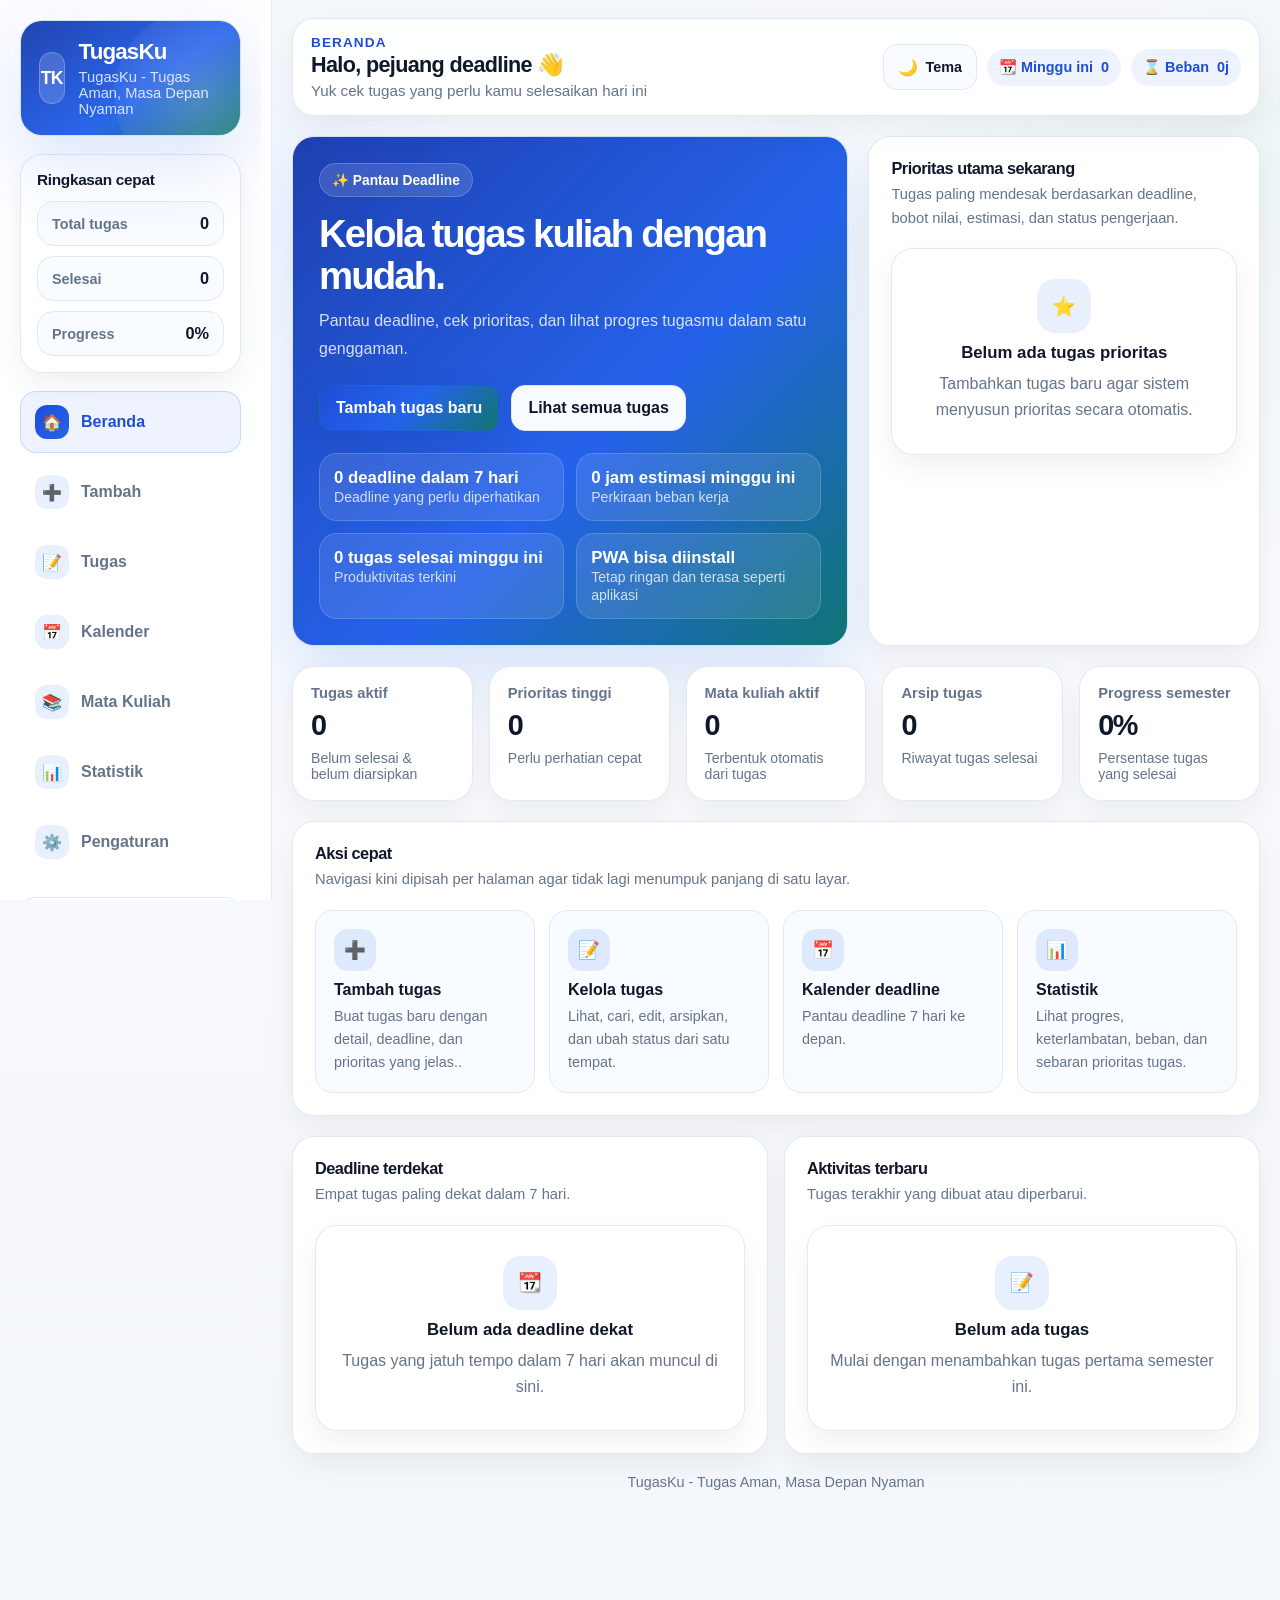
==== index.html @ 1bebb0c4 "UPLOAD" ====
<!DOCTYPE html>
<html lang="id">
<head>
  <meta charset="UTF-8" />
  <meta name="viewport" content="width=device-width, initial-scale=1, viewport-fit=cover" />
  <meta name="mobile-web-app-capable" content="yes" />
  <meta name="apple-mobile-web-app-capable" content="yes" />
  <meta name="apple-mobile-web-app-status-bar-style" content="black-translucent" />
  <meta name="apple-mobile-web-app-title" content="TugasKu" />
  <meta name="application-name" content="TugasKu" />
  <meta name="theme-color" content="#2563EB" />
  <meta name="description" content="TugasKu adalah PWA manajemen tugas mahasiswa." />
  <link rel="icon" href="icons/icon-192x192-A.png" type="image/png" />
  <link rel="apple-touch-icon" href="icons/icon-192x192-A.png" />
  <link rel="manifest" href="manifest.json" />
  <link rel="stylesheet" href="assets/app.css" />
  <title>TugasKu</title>
</head>
<body data-page="dashboard">
  <div class="page-shell">
    <aside class="sidebar" id="sidebar">
      <div class="brand-card">
        <div class="brand-row">
          <div class="brand-logo"><span>TK</span></div>
          <div>
            <div class="brand-title">TugasKu</div>
            <div class="brand-subtitle">TugasKu - Tugas Aman, Masa Depan Nyaman</div>
          </div>
        </div>
      </div>
      <div class="sidebar-card">
        <h3>Ringkasan cepat</h3>
        <div class="sidebar-stats">
          <div class="mini-stat"><span>Total tugas</span><strong id="sidebarTotal">0</strong></div>
          <div class="mini-stat"><span>Selesai</span><strong id="sidebarCompleted">0</strong></div>
          <div class="mini-stat"><span>Progress</span><strong id="sidebarProgress">0%</strong></div>
        </div>
      </div>
      <nav class="nav-list" aria-label="Navigasi utama">
        <a class="nav-link" data-nav="dashboard" data-close-sidebar href="index.html"><span class="nav-badge">🏠</span><span>Beranda</span></a>
<a class="nav-link" data-nav="form" data-close-sidebar href="tambah.html"><span class="nav-badge">➕</span><span>Tambah</span></a>
<a class="nav-link" data-nav="tasks" data-close-sidebar href="tugas.html"><span class="nav-badge">📝</span><span>Tugas</span></a>
<a class="nav-link" data-nav="calendar" data-close-sidebar href="kalender.html"><span class="nav-badge">📅</span><span>Kalender</span></a>
<a class="nav-link" data-nav="courses" data-close-sidebar href="mata-kuliah.html"><span class="nav-badge">📚</span><span>Mata Kuliah</span></a>
<a class="nav-link" data-nav="stats" data-close-sidebar href="statistik.html"><span class="nav-badge">📊</span><span>Statistik</span></a>
<a class="nav-link" data-nav="settings" data-close-sidebar href="pengaturan.html"><span class="nav-badge">⚙️</span><span>Pengaturan</span></a>
      </nav>
      <div class="sidebar-actions">
        <button class="btn-secondary" id="installBtn" type="button" style="display:none;">Install aplikasi</button>
        <button class="btn-ghost" type="button" onclick="requestNotificationPermission()">Aktifkan notifikasi</button>
      </div>
    </aside>

    <main class="main-area">
      <div class="topbar-wrap">
        <div class="topbar">
          <div class="topbar-left">
            <button class="menu-btn" id="menuBtn" aria-label="Buka menu">☰</button>
            <div>
              <div class="page-kicker">Beranda</div>
              <h1 class="page-title">Halo, pejuang deadline 👋</h1>
              <p class="page-subtitle">Yuk cek tugas yang perlu kamu selesaikan hari ini</p>
            </div>
          </div>
          <div class="topbar-actions">
            <button class="theme-toggle" id="themeToggle" type="button" aria-label="Ganti tema">🌙<span>Tema</span></button>
            <div class="chip">📆 Minggu ini <strong id="chipDueCount">0</strong></div>
            <div class="chip">⌛ Beban <strong id="chipLoadCount">0j</strong></div>
          </div>
        </div>
      </div>
      <div class="content">
        
<section class="hero-grid">
  <div class="hero-card">
    <span class="eyebrow">✨ Pantau Deadline</span>
    <h2>Kelola tugas kuliah dengan mudah.</h2>
    <p>Pantau deadline, cek prioritas, dan lihat progres tugasmu dalam satu genggaman.</p>
    <div class="hero-actions">
      <a class="btn" href="tambah.html">Tambah tugas baru</a>
      <a class="btn-secondary" href="tugas.html">Lihat semua tugas</a>
    </div>
    <div class="hero-stats">
      <div class="hero-mini"><strong id="heroDueText">0 deadline dalam 7 hari</strong><span>Deadline yang perlu diperhatikan</span></div>
      <div class="hero-mini"><strong id="heroLoadText">0 jam estimasi minggu ini</strong><span>Perkiraan beban kerja</span></div>
      <div class="hero-mini"><strong id="heroDoneText">0 tugas selesai minggu ini</strong><span>Produktivitas terkini</span></div>
      <div class="hero-mini"><strong>PWA bisa diinstall</strong><span>Tetap ringan dan terasa seperti aplikasi</span></div>
    </div>
  </div>
  <div class="panel">
    <div class="panel-head">
      <div>
        <h3>Prioritas utama sekarang</h3>
        <p>Tugas paling mendesak berdasarkan deadline, bobot nilai, estimasi, dan status pengerjaan.</p>
      </div>
    </div>
    <div id="urgentTaskBox"></div>
  </div>
</section>

<section class="grid-5">
  <article class="stat-card"><div class="stat-label">Tugas aktif</div><div class="stat-value" id="statActive">0</div><div class="stat-note">Belum selesai & belum diarsipkan</div></article>
  <article class="stat-card"><div class="stat-label">Prioritas tinggi</div><div class="stat-value" id="statHigh">0</div><div class="stat-note">Perlu perhatian cepat</div></article>
  <article class="stat-card"><div class="stat-label">Mata kuliah aktif</div><div class="stat-value" id="statSubject">0</div><div class="stat-note">Terbentuk otomatis dari tugas</div></article>
  <article class="stat-card"><div class="stat-label">Arsip tugas</div><div class="stat-value" id="statArchive">0</div><div class="stat-note">Riwayat tugas selesai</div></article>
  <article class="stat-card"><div class="stat-label">Progress semester</div><div class="stat-value" id="statProgress">0%</div><div class="stat-note">Persentase tugas yang selesai</div></article>
</section>

<section class="panel">
  <div class="panel-head">
    <div>
      <h3>Aksi cepat</h3>
      <p>Navigasi kini dipisah per halaman agar tidak lagi menumpuk panjang di satu layar.</p>
    </div>
  </div>
  <div class="quick-actions">
    <a class="quick-card" href="tambah.html"><div class="icon-box">➕</div><strong>Tambah tugas</strong><p>Buat tugas baru dengan detail, deadline, dan prioritas yang jelas..</p></a>
    <a class="quick-card" href="tugas.html"><div class="icon-box">📝</div><strong>Kelola tugas</strong><p>Lihat, cari, edit, arsipkan, dan ubah status dari satu tempat.</p></a>
    <a class="quick-card" href="kalender.html"><div class="icon-box">📅</div><strong>Kalender deadline</strong><p>Pantau deadline 7 hari ke depan.</p></a>
    <a class="quick-card" href="statistik.html"><div class="icon-box">📊</div><strong>Statistik</strong><p>Lihat progres, keterlambatan, beban, dan sebaran prioritas tugas.</p></a>
  </div>
</section>

<section class="grid-2">
  <div class="panel">
    <div class="panel-head"><div><h3>Deadline terdekat</h3><p>Empat tugas paling dekat dalam 7 hari.</p></div></div>
    <div class="list" id="dueSoonList"></div>
  </div>
  <div class="panel">
    <div class="panel-head"><div><h3>Aktivitas terbaru</h3><p>Tugas terakhir yang dibuat atau diperbarui.</p></div></div>
    <div class="list" id="recentTaskList"></div>
  </div>
</section>

        <div class="footer-note">TugasKu - Tugas Aman, Masa Depan Nyaman</div>
      </div>
    </main>
  </div>

  <div class="overlay" id="overlay"></div>
  <nav class="mobile-nav" aria-label="Navigasi bawah"><a class="mobile-link" data-nav="dashboard" href="index.html"><span class="nav-badge">🏠</span><span>Beranda</span></a>
<a class="mobile-link" data-nav="form" href="tambah.html"><span class="nav-badge">➕</span><span>Tambah</span></a>
<a class="mobile-link" data-nav="tasks" href="tugas.html"><span class="nav-badge">📝</span><span>Tugas</span></a>
<a class="mobile-link" data-nav="calendar" href="kalender.html"><span class="nav-badge">📅</span><span>Kalender</span></a>
<a class="mobile-link" data-nav="settings" href="pengaturan.html"><span class="nav-badge">⚙️</span><span>Pengaturan</span></a></nav>
  <script src="assets/app.js"></script>
</body>
</html>
---- assets/app.css ----
:root {
  --primary: #2563eb;
  --primary-dark: #1d4ed8;
  --secondary: #0f766e;
  --accent: #f59e0b;
  --bg: #f4f7fb;
  --surface: #ffffff;
  --surface-soft: #f8fbff;
  --border: #e2e8f0;
  --border-strong: #d5deea;
  --text: #0f172a;
  --muted: #64748b;
  --success: #16a34a;
  --danger: #dc2626;
  --warning: #f59e0b;
  --shadow-sm: 0 12px 30px rgba(15, 23, 42, 0.06);
  --shadow-md: 0 18px 45px rgba(15, 23, 42, 0.08);
  --shadow-lg: 0 28px 70px rgba(37, 99, 235, 0.16);
  --radius-sm: 16px;
  --radius-md: 22px;
  --radius-lg: 28px;
  --sidebar-width: 272px;
  --topbar-height: 78px;
  --mobile-nav-height: 80px;
}

* { box-sizing: border-box; }
html { scroll-behavior: smooth; }
body {
  margin: 0;
  font-family: Inter, -apple-system, BlinkMacSystemFont, "Segoe UI", Roboto, sans-serif;
  color: var(--text);
  background:
    radial-gradient(circle at top left, rgba(37,99,235,.12), transparent 23%),
    radial-gradient(circle at top right, rgba(15,118,110,.07), transparent 28%),
    linear-gradient(180deg, #fbfdff, var(--bg));
  min-height: 100vh;
  -webkit-font-smoothing: antialiased;
  text-rendering: optimizeLegibility;
}
body.no-scroll { overflow: hidden; }
a { color: inherit; text-decoration: none; }
button, input, select, textarea { font: inherit; }
button { border: 0; background: none; cursor: pointer; }
img { max-width: 100%; display: block; }

.page-shell {
  min-height: 100vh;
  display: grid;
  grid-template-columns: var(--sidebar-width) minmax(0,1fr);
}

.sidebar {
  position: sticky;
  top: 0;
  align-self: start;
  height: 100dvh;
  min-height: 100vh;
  padding: max(20px, env(safe-area-inset-top)) 20px max(20px, env(safe-area-inset-bottom));
  background: rgba(255,255,255,.9);
  backdrop-filter: blur(16px);
  border-right: 1px solid rgba(226, 232, 240, .9);
  display: flex;
  flex-direction: column;
  gap: 18px;
  overflow-y: auto;
  overflow-x: hidden;
  overscroll-behavior: contain;
  scrollbar-gutter: stable;
  z-index: 20;
}
.sidebar > * { flex-shrink: 0; }

.brand-card,
.sidebar-card,
.topbar,
.panel,
.hero-card,
.stat-card,
.task-card,
.calendar-card,
.course-card,
.settings-card,
.empty-state,
.offline-card {
  background: rgba(255,255,255,.96);
  border: 1px solid rgba(226, 232, 240, .95);
  border-radius: var(--radius-md);
  box-shadow: var(--shadow-sm);
  transition: transform .22s ease, box-shadow .22s ease, border-color .22s ease;
}

.brand-card {
  padding: 18px;
  background: linear-gradient(145deg, rgba(30,64,175,.98), rgba(37,99,235,.98) 58%, rgba(15,118,110,.95));
  color: #fff;
  position: relative;
  overflow: hidden;
  box-shadow: var(--shadow-lg);
}
.brand-card::after {
  content: "";
  position: absolute;
  right: -44px;
  bottom: -44px;
  width: 170px;
  height: 170px;
  border-radius: 50%;
  background: radial-gradient(circle, rgba(255,255,255,.18), rgba(255,255,255,0));
}
.brand-row { display:flex; align-items:center; gap:14px; position:relative; z-index:1; }
.brand-logo {
  width: 52px;
  height: 52px;
  border-radius: 18px;
  display: grid;
  place-items: center;
  background: rgba(255,255,255,.16);
  border: 1px solid rgba(255,255,255,.22);
  font-weight: 800;
  letter-spacing: -.04em;
}
.brand-logo span { font-size: 1.1rem; }
.brand-title { font-size: 1.4rem; font-weight: 800; letter-spacing: -.04em; }
.brand-subtitle { margin-top: 4px; color: rgba(255,255,255,.82); font-size: .92rem; }
.brand-copy { margin-top: 14px; color: rgba(255,255,255,.84); font-size: .92rem; line-height: 1.65; position:relative; z-index:1; }

.sidebar-card { padding: 16px; }
.sidebar-card h3 {
  margin: 0 0 12px;
  font-size: .96rem;
  letter-spacing: -.02em;
}
.sidebar-stats { display:grid; gap:10px; }
.mini-stat {
  display:flex; align-items:center; justify-content:space-between; gap: 12px;
  padding: 12px 14px;
  border-radius: 16px;
  background: var(--surface-soft);
  border: 1px solid var(--border);
}
.mini-stat span { color: var(--muted); font-size: .9rem; font-weight: 600; }
.mini-stat strong { font-size: 1.02rem; }

.nav-list { display:grid; gap:8px; }
.nav-link {
  display:flex; align-items:center; gap:12px;
  padding: 13px 14px;
  border-radius: 16px;
  color: var(--muted);
  font-weight: 600;
  border: 1px solid transparent;
  transition: .2s ease;
}
.nav-link:hover { color: var(--text); background: rgba(241,245,249,.95); border-color: var(--border); }
.nav-link.active {
  color: var(--primary-dark);
  background: rgba(37,99,235,.08);
  border-color: rgba(37,99,235,.18);
}
.nav-badge {
  width: 34px; height: 34px; border-radius: 12px;
  display:grid; place-items:center;
  background: rgba(37,99,235,.1); color: var(--primary-dark); font-size: 1rem;
}
.nav-link.active .nav-badge { background: linear-gradient(135deg, var(--primary-dark), var(--primary)); color:#fff; }
.sidebar-actions { margin-top: auto; display:grid; gap:10px; padding-top: 6px; }

.main-area {
  min-width: 0;
  display: flex;
  flex-direction: column;
}


.content > * {
  animation: pageFade .28s ease both;
}

@keyframes pageFade {
  from { opacity: 0; transform: translateY(10px); }
  to { opacity: 1; transform: translateY(0); }
}

.sidebar::-webkit-scrollbar {
  width: 10px;
}
.sidebar::-webkit-scrollbar-thumb {
  background: rgba(148,163,184,.38);
  border-radius: 999px;
  border: 2px solid transparent;
  background-clip: padding-box;
}
.sidebar::-webkit-scrollbar-track {
  background: transparent;
}

.topbar-wrap {
  position: sticky;
  top: 0;
  z-index: 15;
  padding: 18px 20px 0;
  background: linear-gradient(180deg, rgba(244,247,251,.95) 50%, rgba(244,247,251,0));
  backdrop-filter: blur(12px);
}
.topbar {
  min-height: var(--topbar-height);
  padding: 16px 18px;
  display:flex; align-items:center; gap:16px; justify-content:space-between;
}
.topbar-left { display:flex; align-items:center; gap:14px; min-width:0; }
.menu-btn {
  width: 44px; height: 44px; border-radius: 14px; display:none;
  align-items:center; justify-content:center; background: var(--surface-soft); border:1px solid var(--border);
  font-size: 1.2rem;
}
.page-kicker { color: var(--primary-dark); font-weight: 700; font-size: .85rem; text-transform: uppercase; letter-spacing: .08em; }
.page-title { margin: 2px 0 0; font-size: 1.35rem; letter-spacing: -.03em; }
.page-subtitle { margin: 4px 0 0; color: var(--muted); font-size: .95rem; }
.topbar-actions { display:flex; align-items:center; gap:10px; flex-wrap:wrap; justify-content:flex-end; }
.search-box {
  display:flex; align-items:center; gap:10px;
  min-width: 260px;
  padding: 12px 14px;
  border-radius: 16px;
  border: 1px solid var(--border);
  background: var(--surface-soft);
}
.search-box input { width:100%; border:none; background:transparent; outline:none; color:var(--text); }
.chip {
  display:inline-flex; align-items:center; gap:8px;
  padding: 10px 12px;
  border-radius: 999px;
  background: rgba(37,99,235,.08);
  color: var(--primary-dark);
  font-size: .9rem;
  font-weight: 600;
}

.content {
  padding: 20px 20px calc(var(--mobile-nav-height) + 28px);
  display:grid; gap:20px;
}

.hero-grid { display:grid; grid-template-columns: 1.35fr .95fr; gap:20px; }
.hero-card {
  padding: 26px;
  background:
    linear-gradient(135deg, rgba(30,64,175,.97), rgba(37,99,235,.96) 58%, rgba(15,118,110,.95)),
    #1d4ed8;
  color: #fff;
  box-shadow: var(--shadow-lg);
}
.hero-card .eyebrow {
  display:inline-flex; align-items:center; gap:8px;
  padding: 8px 12px;
  border-radius: 999px;
  background: rgba(255,255,255,.13);
  border: 1px solid rgba(255,255,255,.18);
  font-size: .86rem;
  font-weight: 700;
}
.hero-card h2 { margin: 16px 0 10px; font-size: clamp(1.7rem, 3vw, 2.4rem); letter-spacing: -.05em; line-height: 1.1; }
.hero-card p { margin:0; color: rgba(255,255,255,.82); line-height:1.75; max-width: 62ch; }
.hero-actions { display:flex; gap:12px; flex-wrap:wrap; margin-top:22px; }
.hero-stats { display:grid; grid-template-columns: repeat(2, 1fr); gap:12px; margin-top:22px; }
.hero-mini {
  padding: 14px;
  border-radius: 18px;
  border: 1px solid rgba(255,255,255,.16);
  background: rgba(255,255,255,.1);
}
.hero-mini strong { display:block; font-size: 1.05rem; }
.hero-mini span { color: rgba(255,255,255,.78); font-size: .88rem; }

.panel { padding: 22px; }

.panel:hover,
.stat-card:hover,
.calendar-card:hover,
.course-card:hover,
.settings-card:hover {
  transform: translateY(-2px);
  box-shadow: var(--shadow-md);
}
.panel-head {
  display:flex; align-items:flex-start; justify-content:space-between; gap:14px; margin-bottom: 18px;
}
.panel-head h3 { margin:0; font-size: 1.02rem; letter-spacing: -.03em; }
.panel-head p { margin:5px 0 0; color: var(--muted); font-size: .92rem; line-height: 1.6; }

.grid-5, .grid-4, .grid-3, .grid-2 { display:grid; gap:16px; }
.grid-5 { grid-template-columns: repeat(5, 1fr); }
.grid-4 { grid-template-columns: repeat(4, 1fr); }
.grid-3 { grid-template-columns: repeat(3, 1fr); }
.grid-2 { grid-template-columns: repeat(2, 1fr); }

.stat-card { padding: 18px; }
.stat-label { color: var(--muted); font-size: .92rem; font-weight: 600; }
.stat-value { margin-top: 8px; font-size: 1.8rem; font-weight: 800; letter-spacing: -.05em; }
.stat-note { margin-top: 8px; color: var(--muted); font-size: .88rem; }

.btn, .btn-secondary, .btn-ghost, .btn-danger, .btn-success {
  display:inline-flex; align-items:center; justify-content:center; gap:10px;
  min-height: 46px; padding: 0 16px; border-radius: 14px; font-weight:700;
  border: 1px solid transparent; transition: .2s ease;
}
.btn { color:#fff; background: linear-gradient(135deg, var(--primary-dark), var(--primary), var(--secondary)); box-shadow: 0 14px 32px rgba(30,64,175,.22); }
.btn-secondary { background: var(--surface-soft); border-color: var(--border); color: var(--text); }
.btn-ghost { background: transparent; border-color: var(--border); color: var(--muted); }
.btn-success { background: rgba(22,163,74,.12); color: var(--success); border-color: rgba(22,163,74,.16); }
.btn-danger { background: rgba(220,38,38,.1); color: var(--danger); border-color: rgba(220,38,38,.15); }
.btn:hover, .btn-secondary:hover, .btn-ghost:hover, .btn-success:hover, .btn-danger:hover { transform: translateY(-1px); }

.quick-actions { display:grid; grid-template-columns: repeat(4, 1fr); gap:14px; }
.quick-card {
  padding: 18px;
  border-radius: 18px;
  background: var(--surface-soft);
  border: 1px solid var(--border);
  transition: .2s ease;
}
.quick-card:hover { transform: translateY(-2px); box-shadow: var(--shadow-sm); }
.quick-card strong { display:block; font-size: 1rem; margin-top: 10px; }
.quick-card p { margin:6px 0 0; color: var(--muted); font-size: .9rem; line-height:1.6; }
.quick-card .icon-box {
  width: 42px; height: 42px; border-radius: 14px; display:grid; place-items:center;
  background: rgba(37,99,235,.12); color: var(--primary-dark); font-size: 1.1rem;
}

.list { display:grid; gap:14px; }
.task-card {
  padding: 18px;
  display:grid;
  grid-template-columns: auto minmax(0,1fr) auto;
  gap:16px;
}
.task-check {
  width: 28px; height: 28px; margin-top: 4px;
  border-radius: 999px; border: 2px solid var(--border-strong); display:grid; place-items:center;
  font-size: .9rem; color:#fff; background:#fff;
}
.task-check.checked { background: var(--success); border-color: var(--success); }
.task-head { display:flex; align-items:flex-start; justify-content:space-between; gap:14px; }
.task-subject { color: var(--primary-dark); font-size: .85rem; font-weight: 700; text-transform: uppercase; letter-spacing: .08em; }
.task-title { margin-top: 6px; font-size: 1.08rem; font-weight: 750; letter-spacing: -.03em; }
.task-title.completed { text-decoration: line-through; color: var(--muted); }
.task-desc { margin-top: 8px; color: var(--muted); line-height: 1.7; font-size: .94rem; }
.task-meta, .task-extra {
  margin-top: 12px; display:flex; flex-wrap:wrap; gap:9px;
}
.pill {
  display:inline-flex; align-items:center; gap:8px; padding: 9px 12px;
  border-radius: 999px; background: var(--surface-soft); border: 1px solid var(--border);
  font-size: .86rem; color: var(--muted); font-weight: 600;
}
.pill.high { background: rgba(220,38,38,.08); border-color: rgba(220,38,38,.16); color: var(--danger); }
.pill.medium { background: rgba(245,158,11,.1); border-color: rgba(245,158,11,.18); color: #b45309; }
.pill.low { background: rgba(22,163,74,.1); border-color: rgba(22,163,74,.16); color: var(--success); }
.pill.status-selesai { background: rgba(22,163,74,.12); color: var(--success); border-color: rgba(22,163,74,.16); }
.pill.status-revisi { background: rgba(245,158,11,.1); color: #b45309; border-color: rgba(245,158,11,.18); }
.pill.status-progress { background: rgba(37,99,235,.09); color: var(--primary-dark); border-color: rgba(37,99,235,.18); }
.pill.status-belum { background: rgba(15,23,42,.05); color: var(--muted); }
.deadline-danger { color: var(--danger); }
.deadline-warning { color: #b45309; }
.deadline-safe { color: var(--secondary); }
.task-actions { display:flex; flex-direction:column; gap:10px; min-width: 150px; }
.task-actions .btn-secondary, .task-actions .btn-danger, .task-actions .btn-success, .task-actions select { width:100%; }
.task-actions select,
.input,
textarea,
select {
  width:100%; border:1px solid var(--border); outline:none; border-radius: 14px;
  padding: 13px 14px; background: var(--surface-soft); color: var(--text);
}
textarea { min-height: 114px; resize: vertical; }
.input:focus, textarea:focus, select:focus { border-color: rgba(37,99,235,.42); box-shadow: 0 0 0 4px rgba(37,99,235,.12); }

.checklist { margin-top: 14px; display:grid; gap:10px; }
.check-item {
  display:flex; align-items:center; gap:10px; padding: 10px 12px;
  border-radius: 14px; background: var(--surface-soft); border:1px solid var(--border);
}
.check-item span.done { text-decoration: line-through; color: var(--muted); }

.filters {
  display:grid; grid-template-columns: 1.2fr repeat(3, minmax(0, .6fr)); gap:12px;
}
.tab-row { display:flex; flex-wrap:wrap; gap:10px; }
.tab-btn {
  display:inline-flex; align-items:center; gap:8px;
  padding: 11px 13px; border-radius: 999px;
  border: 1px solid var(--border); background: var(--surface-soft); color: var(--muted); font-weight:700;
}
.tab-btn.active { background: rgba(37,99,235,.08); color: var(--primary-dark); border-color: rgba(37,99,235,.18); }

.form-grid {
  display:grid; grid-template-columns: repeat(2, minmax(0,1fr)); gap:16px;
}
.form-group { display:grid; gap:8px; }
.form-group.full { grid-column: 1 / -1; }
.form-group label { font-weight: 700; font-size: .94rem; }
.priority-row, .reminder-row, .setting-pills { display:flex; flex-wrap:wrap; gap:10px; }
.priority-btn, .check-pill {
  display:inline-flex; align-items:center; gap:8px; padding: 11px 13px;
  border-radius: 999px; border:1px solid var(--border); background: var(--surface-soft); color: var(--muted); font-weight:700;
}
.priority-btn.active.high { background: rgba(220,38,38,.1); color: var(--danger); border-color: rgba(220,38,38,.18); }
.priority-btn.active.medium { background: rgba(245,158,11,.1); color: #b45309; border-color: rgba(245,158,11,.18); }
.priority-btn.active.low { background: rgba(22,163,74,.1); color: var(--success); border-color: rgba(22,163,74,.18); }
.check-pill input { accent-color: var(--primary); }
.form-actions { display:flex; gap:12px; flex-wrap:wrap; margin-top: 6px; }
.helper-text { color: var(--muted); font-size: .92rem; line-height:1.6; }

.calendar-grid, .course-grid { display:grid; grid-template-columns: repeat(3, 1fr); gap:16px; }
.calendar-card, .course-card, .settings-card { padding: 18px; }
.calendar-card.today { border-color: rgba(37,99,235,.3); box-shadow: var(--shadow-md); }
.calendar-date { display:flex; align-items:center; justify-content:space-between; gap:12px; margin-bottom: 14px; }
.calendar-date strong { font-size: 1rem; }
.calendar-list { display:grid; gap:10px; }
.calendar-item {
  padding: 12px 13px; border-radius: 14px; background: var(--surface-soft); border:1px solid var(--border);
}
.calendar-item strong { display:block; }
.calendar-item span { color: var(--muted); font-size: .9rem; display:block; margin-top: 4px; line-height:1.55; }

.course-card h3, .settings-card h3 { margin:0; font-size: 1rem; }
.course-card p, .settings-card p { margin:8px 0 0; color: var(--muted); line-height:1.65; font-size:.93rem; }
.course-meta { margin-top: 14px; display:flex; flex-wrap:wrap; gap:9px; }
.settings-stack { display:grid; gap:16px; }
.note-box {
  padding: 14px 16px; border-radius: 16px;
  background: rgba(37,99,235,.06); border: 1px solid rgba(37,99,235,.14); color: var(--primary-dark);
  line-height: 1.65; font-size: .93rem;
}

.empty-state { padding: 30px 22px; text-align:center; }
.empty-state h3 { margin: 10px 0 8px; font-size: 1.05rem; }
.empty-state p { margin:0; color: var(--muted); line-height:1.65; }
.empty-icon {
  width: 54px; height: 54px; border-radius: 18px; display:grid; place-items:center;
  margin: 0 auto; background: rgba(37,99,235,.1); color: var(--primary-dark); font-size:1.2rem;
}

.footer-note { color: var(--muted); text-align:center; font-size: .9rem; padding-bottom: 6px; }
.mobile-nav {
  display:none;
  position: fixed; left: 12px; right: 12px; bottom: 12px; z-index: 25;
  padding: 10px; border-radius: 24px;
  background: rgba(255,255,255,.92); backdrop-filter: blur(16px);
  border:1px solid rgba(226,232,240,.95); box-shadow: var(--shadow-md);
  grid-template-columns: repeat(5, 1fr); gap:8px;
  transition: transform .22s ease, opacity .22s ease, visibility .22s ease;
}
.mobile-link {
  display:grid; justify-items:center; gap:6px; padding: 10px 6px;
  border-radius: 16px; color: var(--muted); font-weight:700; font-size: .78rem;
}
.mobile-link .nav-badge { width: 32px; height: 32px; font-size: .95rem; }
.mobile-link.active { color: var(--primary-dark); background: rgba(37,99,235,.08); }
.mobile-link.active .nav-badge { background: linear-gradient(135deg, var(--primary-dark), var(--primary)); color:#fff; }
.overlay {
  display:none; position: fixed; inset:0; background: rgba(15,23,42,.35); z-index: 18;
}
.overlay.show { display:block; }

.simple-center {
  min-height: 100vh; display:grid; place-items:center; padding: 24px;
}
.offline-card { max-width: 720px; padding: 30px; text-align:center; }
.offline-card h1 { margin: 12px 0 10px; letter-spacing: -.04em; }
.offline-card p { color: var(--muted); line-height: 1.75; }



.theme-toggle {
  display:inline-flex; align-items:center; gap:8px;
  min-height:46px; padding:0 14px; border-radius:14px;
  background: var(--surface-soft); color: var(--text);
  border:1px solid var(--border); font-weight:700;
}
.theme-toggle span { font-size: .9rem; }
.theme-toggle:hover { transform: translateY(-1px); }

.theme-picker {
  display:flex; flex-wrap:wrap; gap:12px;
}
.theme-pill {
  display:inline-flex; align-items:center; gap:8px;
  padding:12px 14px; border-radius: 16px; border:1px solid var(--border);
  background: var(--surface-soft); color: var(--muted); font-weight:700;
}
.theme-pill input { accent-color: var(--primary); }
.theme-pill:has(input:checked) {
  background: rgba(37,99,235,.08); color: var(--primary-dark); border-color: rgba(37,99,235,.25);
}

.chart-card {
  padding: 18px; border-radius: 22px; border: 1px solid var(--border); background: var(--surface-soft);
}
.donut-chart {
  display:grid; grid-template-columns: auto 1fr; align-items:center; gap:22px;
}
.donut {
  --value: 0;
  width: 132px; height: 132px; border-radius: 50%;
  background: conic-gradient(var(--primary) calc(var(--value) * 1%), rgba(148,163,184,.18) 0);
  display:grid; place-items:center; flex-shrink:0;
}
.donut::before {
  content: ""; width: 92px; height: 92px; border-radius: 50%; background: var(--surface);
  box-shadow: inset 0 0 0 1px var(--border);
}
.donut-center {
  position:absolute; text-align:center;
}
.donut-wrap { position:relative; display:grid; place-items:center; }
.donut-center strong { display:block; font-size: 1.7rem; letter-spacing: -.05em; }
.donut-center span { color: var(--muted); font-size: .86rem; }
.legend-list, .bar-list { display:grid; gap:12px; }
.legend-item, .bar-item { display:grid; gap:8px; }
.legend-top, .bar-top { display:flex; align-items:center; justify-content:space-between; gap:12px; font-weight:700; }
.legend-left { display:flex; align-items:center; gap:10px; }
.legend-dot {
  width: 12px; height: 12px; border-radius: 999px;
}
.legend-dot.done { background: linear-gradient(135deg, var(--primary), var(--secondary)); }
.legend-dot.todo { background: rgba(148,163,184,.65); }
.bar-track {
  width:100%; height: 12px; border-radius: 999px; background: rgba(148,163,184,.18); overflow:hidden;
}
.bar-fill {
  height:100%; border-radius: 999px;
  background: linear-gradient(135deg, var(--primary), var(--secondary));
}
.bar-fill.high { background: linear-gradient(135deg, #dc2626, #f59e0b); }
.bar-fill.medium { background: linear-gradient(135deg, #f59e0b, #facc15); }
.bar-fill.low { background: linear-gradient(135deg, #10b981, #22c55e); }
.status-grid { display:grid; gap:12px; }
.status-row {
  display:grid; gap:8px;
}
.status-row .bar-fill.selesai { background: linear-gradient(135deg, #10b981, #22c55e); }
.status-row .bar-fill.progress { background: linear-gradient(135deg, #2563eb, #0ea5e9); }
.status-row .bar-fill.revisi { background: linear-gradient(135deg, #f59e0b, #f97316); }
.status-row .bar-fill.belum { background: linear-gradient(135deg, #94a3b8, #64748b); }
.micro-note { color: var(--muted); font-size: .88rem; line-height:1.6; }

[data-theme="dark"] {
  --primary: #60a5fa;
  --primary-dark: #93c5fd;
  --secondary: #2dd4bf;
  --accent: #fbbf24;
  --bg: #0b1220;
  --surface: #111827;
  --surface-soft: #172033;
  --border: rgba(148,163,184,.18);
  --border-strong: rgba(148,163,184,.3);
  --text: #e5eefc;
  --muted: #94a3b8;
  --shadow-sm: 0 16px 34px rgba(2,6,23,.45);
  --shadow-md: 0 24px 48px rgba(2,6,23,.55);
  --shadow-lg: 0 28px 70px rgba(15,118,110,.18);
}
[data-theme="dark"] body {
  background:
    radial-gradient(circle at top left, rgba(96,165,250,.1), transparent 25%),
    radial-gradient(circle at top right, rgba(45,212,191,.08), transparent 30%),
    linear-gradient(180deg, #08101d, #0b1220);
}
[data-theme="dark"] .sidebar,
[data-theme="dark"] .brand-card,
[data-theme="dark"] .sidebar-card,
[data-theme="dark"] .topbar,
[data-theme="dark"] .panel,
[data-theme="dark"] .hero-card,
[data-theme="dark"] .stat-card,
[data-theme="dark"] .task-card,
[data-theme="dark"] .calendar-card,
[data-theme="dark"] .course-card,
[data-theme="dark"] .settings-card,
[data-theme="dark"] .empty-state,
[data-theme="dark"] .offline-card,
[data-theme="dark"] .mobile-nav {
  border-color: rgba(148,163,184,.14);
}
[data-theme="dark"] .sidebar::-webkit-scrollbar {
  width: 10px;
}
.sidebar::-webkit-scrollbar-thumb {
  background: rgba(148,163,184,.38);
  border-radius: 999px;
  border: 2px solid transparent;
  background-clip: padding-box;
}
.sidebar::-webkit-scrollbar-track {
  background: transparent;
}


[data-theme="light"] .topbar-wrap {
  background: linear-gradient(180deg, rgba(244,247,251,.95) 50%, rgba(244,247,251,0));
}
[data-theme="dark"] .topbar-wrap {
  background: linear-gradient(180deg, rgba(11,18,32,.96) 55%, rgba(11,18,32,0));
}
[data-theme="dark"] .sidebar { background: rgba(11,18,32,.92); }
[data-theme="dark"] .topbar,
[data-theme="dark"] .panel,
[data-theme="dark"] .stat-card,
[data-theme="dark"] .task-card,
[data-theme="dark"] .calendar-card,
[data-theme="dark"] .course-card,
[data-theme="dark"] .settings-card,
[data-theme="dark"] .empty-state,
[data-theme="dark"] .offline-card,
[data-theme="dark"] .mobile-nav,
[data-theme="dark"] .sidebar-card {
  background: rgba(17,24,39,.96);
}
[data-theme="dark"] .mini-stat,
[data-theme="dark"] .quick-card,
[data-theme="dark"] .check-item,
[data-theme="dark"] .calendar-item,
[data-theme="dark"] .pill,
[data-theme="dark"] .theme-toggle,
[data-theme="dark"] .theme-pill,
[data-theme="dark"] .priority-btn,
[data-theme="dark"] .check-pill,
[data-theme="dark"] .task-actions select,
[data-theme="dark"] .input,
[data-theme="dark"] textarea,
[data-theme="dark"] select {
  background: rgba(23,32,51,.92);
  color: var(--text);
}
[data-theme="dark"] .btn-secondary,
[data-theme="dark"] .btn-ghost {
  background: rgba(23,32,51,.92);
  color: var(--text);
}
[data-theme="dark"] .check-item span.done,
[data-theme="dark"] .task-title.completed { color: var(--muted); }
[data-theme="dark"] .overlay { background: rgba(2,6,23,.65); }
[data-theme="dark"] .donut::before { background: var(--surface); }
[data-theme="dark"] .bar-track { background: rgba(148,163,184,.14); }

[data-theme="dark"] .sidebar::-webkit-scrollbar-thumb {
  background: rgba(148,163,184,.28);
  border: 2px solid transparent;
  background-clip: padding-box;
}


@media (max-width: 1180px) {
  .grid-5 { grid-template-columns: repeat(3, 1fr); }
  .quick-actions { grid-template-columns: repeat(2, 1fr); }
  .calendar-grid, .course-grid { grid-template-columns: repeat(2, 1fr); }
}

@media (max-width: 980px) {
  .page-shell { grid-template-columns: 1fr; }
  .sidebar {
    position: fixed; left: 0; top: 0; bottom: 0; width: min(86vw, 320px); height: 100dvh;
    padding-bottom: calc(var(--mobile-nav-height) + env(safe-area-inset-bottom) + 40px);
    transform: translateX(-110%); transition: transform .22s ease; box-shadow: 28px 0 60px rgba(15,23,42,.2);
    border-right: 1px solid rgba(226, 232, 240, .9); z-index: 50;
  }
  .sidebar.open { transform: translateX(0); }
  .menu-btn { display:flex; }
  .mobile-nav {
    display:grid;
  }
  body.no-scroll,
  body.sidebar-open {
    overflow: hidden;
    touch-action: none;
  }
  body.no-scroll .mobile-nav,
  body.sidebar-open .mobile-nav {
    transform: translateY(calc(100% + 24px));
    opacity: 0;
    visibility: hidden;
    pointer-events: none;
  }
  .overlay { z-index: 45; }
  .hero-grid, .grid-4, .grid-3, .grid-2, .filters, .form-grid, .calendar-grid, .course-grid { grid-template-columns: 1fr; }
  .grid-5 { grid-template-columns: repeat(2, 1fr); }
  .topbar-actions { width:100%; justify-content:flex-start; }
  .search-box { min-width: 0; width: 100%; }
}

@media (max-width: 980px) {
  body.sidebar-open .mobile-nav {
    display: none !important;
  }
}

@media (max-width: 720px) {
  .sidebar::-webkit-scrollbar {
  width: 10px;
}
.sidebar::-webkit-scrollbar-thumb {
  background: rgba(148,163,184,.38);
  border-radius: 999px;
  border: 2px solid transparent;
  background-clip: padding-box;
}
.sidebar::-webkit-scrollbar-track {
  background: transparent;
}

.topbar-wrap { padding: 14px 14px 0; }
  .theme-toggle { width: 100%; justify-content: center; }
  .theme-toggle span { display:none; }
  .content { padding: 14px 14px calc(var(--mobile-nav-height) + 36px); gap:16px; }
  .topbar, .panel, .hero-card, .stat-card, .task-card, .calendar-card, .course-card, .settings-card { border-radius: 20px; }
  .hero-card, .panel, .stat-card, .settings-card, .calendar-card, .course-card { padding: 18px; }
  .task-card { grid-template-columns: 1fr; }
  .task-actions { min-width: 0; }
  .task-head { flex-direction: column; }
  .grid-5 { grid-template-columns: 1fr 1fr; }
  .hero-actions, .form-actions { flex-direction: column; }
  .btn, .btn-secondary, .btn-ghost, .btn-danger, .btn-success { width: 100%; }
  .topbar-left { align-items:flex-start; }
}

@media (max-width: 480px) {
  .grid-5 { grid-template-columns: 1fr; }
  .quick-actions { grid-template-columns: 1fr; }
  .page-title { font-size: 1.18rem; }
  .page-subtitle { font-size: .9rem; }
  .hero-card h2 { font-size: 1.55rem; }
  .brand-card { padding: 16px; }
  .mobile-link { font-size: .72rem; }
}
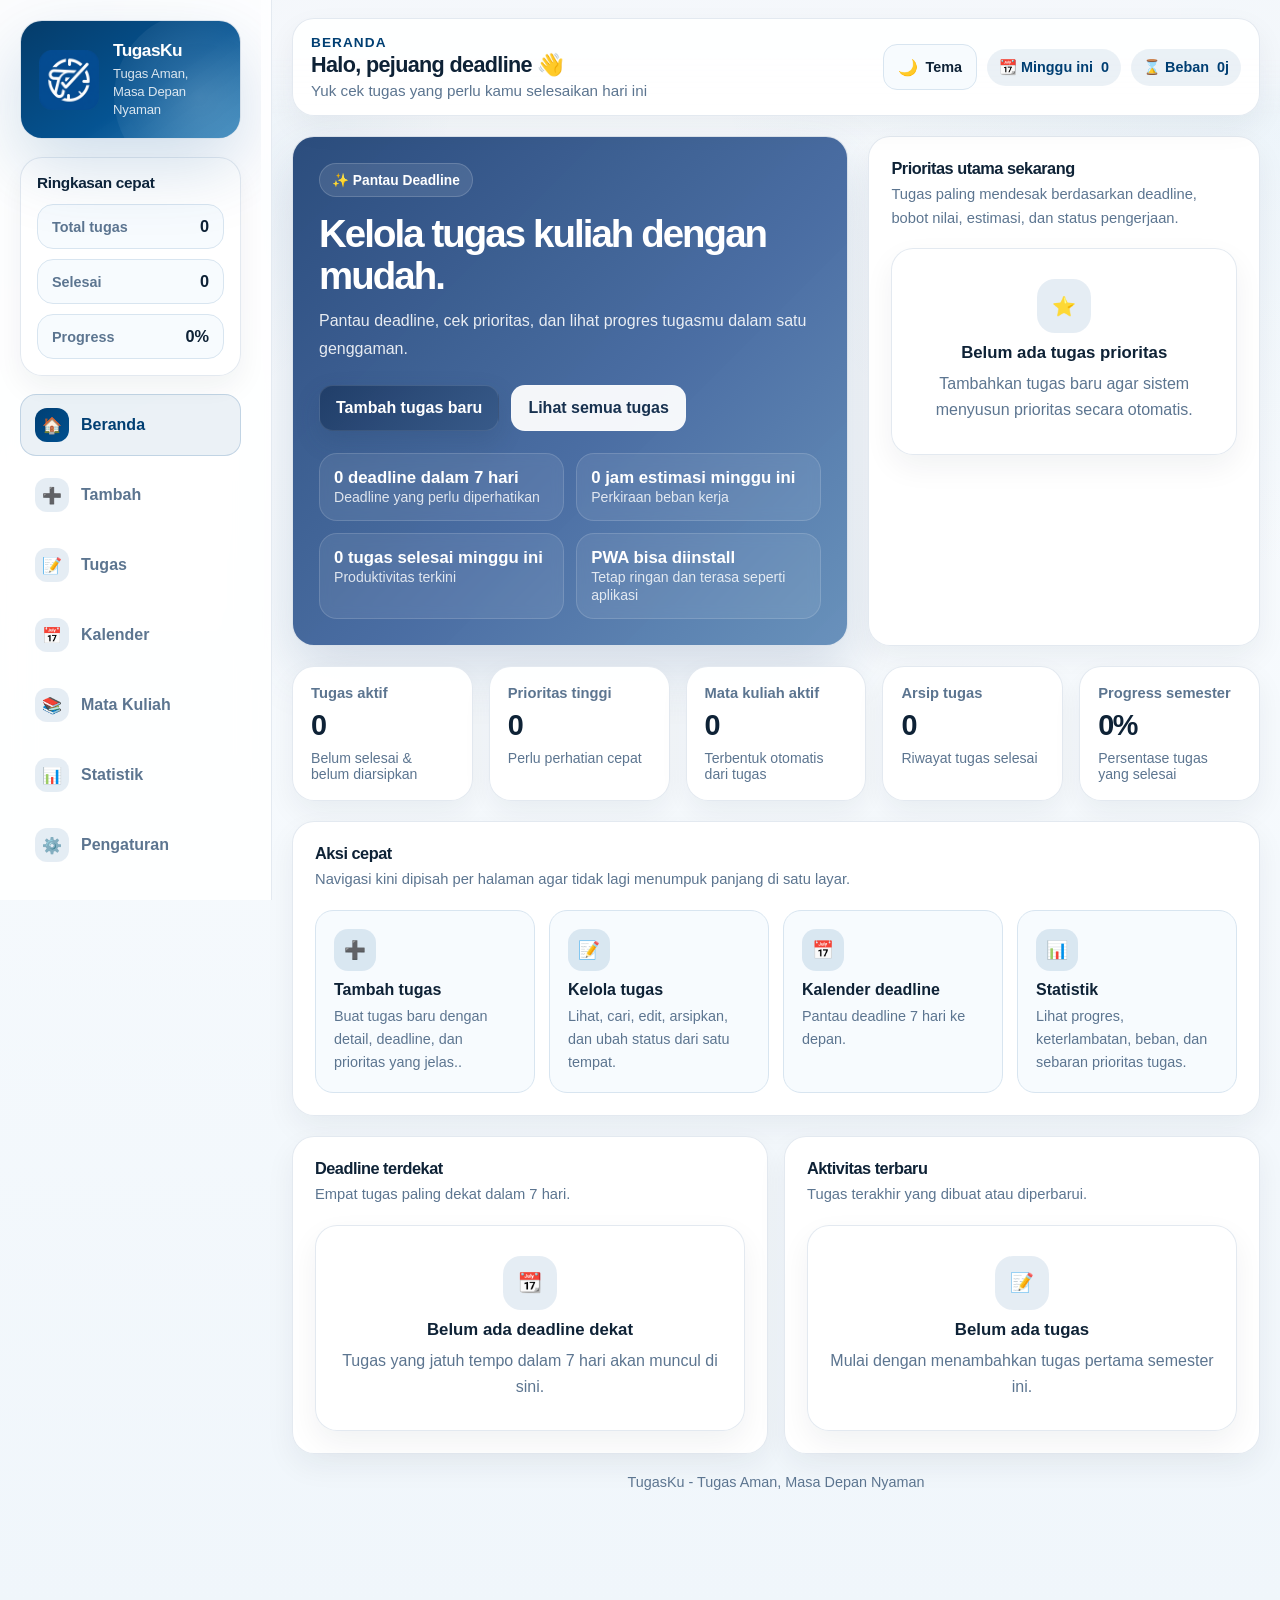
==== commit 79b3770d: "upload again" ====
--- a/index.html
+++ b/index.html
@@ -8,7 +8,7 @@
   <meta name="apple-mobile-web-app-status-bar-style" content="black-translucent" />
   <meta name="apple-mobile-web-app-title" content="TugasKu" />
   <meta name="application-name" content="TugasKu" />
-  <meta name="theme-color" content="#2563EB" />
+  <meta name="theme-color" content="#005090" />
   <meta name="description" content="TugasKu adalah PWA manajemen tugas mahasiswa." />
   <link rel="icon" href="icons/icon-192x192-A.png" type="image/png" />
   <link rel="apple-touch-icon" href="icons/icon-192x192-A.png" />
@@ -24,7 +24,7 @@
           <div class="brand-logo"><span>TK</span></div>
           <div>
             <div class="brand-title">TugasKu</div>
-            <div class="brand-subtitle">TugasKu - Tugas Aman, Masa Depan Nyaman</div>
+            <div class="brand-subtitle">Tugas Aman, Masa Depan Nyaman</div>
           </div>
         </div>
       </div>
--- a/assets/app.css
+++ b/assets/app.css
@@ -1,22 +1,22 @@
 
 :root {
-  --primary: #2563eb;
-  --primary-dark: #1d4ed8;
-  --secondary: #0f766e;
-  --accent: #f59e0b;
-  --bg: #f4f7fb;
+  --primary: #005090;
+  --primary-dark: #003f73;
+  --secondary: #2b7fb7;
+  --accent: #8cbfde;
+  --bg: #f0f6fb;
   --surface: #ffffff;
-  --surface-soft: #f8fbff;
-  --border: #e2e8f0;
-  --border-strong: #d5deea;
-  --text: #0f172a;
-  --muted: #64748b;
+  --surface-soft: #f7fbfe;
+  --border: #d8e5f0;
+  --border-strong: #c4d8e7;
+  --text: #0e2236;
+  --muted: #5c7590;
   --success: #16a34a;
   --danger: #dc2626;
   --warning: #f59e0b;
-  --shadow-sm: 0 12px 30px rgba(15, 23, 42, 0.06);
-  --shadow-md: 0 18px 45px rgba(15, 23, 42, 0.08);
-  --shadow-lg: 0 28px 70px rgba(37, 99, 235, 0.16);
+  --shadow-sm: 0 12px 30px rgba(14, 34, 54, 0.06);
+  --shadow-md: 0 18px 45px rgba(14, 34, 54, 0.08);
+  --shadow-lg: 0 28px 70px rgba(0, 80, 144, 0.18);
   --radius-sm: 16px;
   --radius-md: 22px;
   --radius-lg: 28px;
@@ -32,8 +32,8 @@
   font-family: Inter, -apple-system, BlinkMacSystemFont, "Segoe UI", Roboto, sans-serif;
   color: var(--text);
   background:
-    radial-gradient(circle at top left, rgba(37,99,235,.12), transparent 23%),
-    radial-gradient(circle at top right, rgba(15,118,110,.07), transparent 28%),
+    radial-gradient(circle at top left, rgba(0,80,144,.13), transparent 23%),
+    radial-gradient(circle at top right, rgba(43,127,183,.08), transparent 28%),
     linear-gradient(180deg, #fbfdff, var(--bg));
   min-height: 100vh;
   -webkit-font-smoothing: antialiased;
@@ -93,7 +93,7 @@
 
 .brand-card {
   padding: 18px;
-  background: linear-gradient(145deg, rgba(30,64,175,.98), rgba(37,99,235,.98) 58%, rgba(15,118,110,.95));
+  background: linear-gradient(145deg, rgba(0,56,103,.98), rgba(0,80,144,.98) 58%, rgba(43,127,183,.95));
   color: #fff;
   position: relative;
   overflow: hidden;
@@ -109,21 +109,70 @@
   border-radius: 50%;
   background: radial-gradient(circle, rgba(255,255,255,.18), rgba(255,255,255,0));
 }
-.brand-row { display:flex; align-items:center; gap:14px; position:relative; z-index:1; }
+.brand-card {
+  padding: 20px 18px;
+}
+
+.brand-row {
+  display: grid;
+  grid-template-columns: 60px minmax(0, 1fr);
+  align-items: center;
+  column-gap: 14px;
+  position: relative;
+  z-index: 1;
+}
+
 .brand-logo {
-  width: 52px;
-  height: 52px;
-  border-radius: 18px;
-  display: grid;
-  place-items: center;
-  background: rgba(255,255,255,.16);
-  border: 1px solid rgba(255,255,255,.22);
+  width: 60px;
+  height: 60px;
+  display: block;
+  flex-shrink: 0;
+  position: relative;
+  background-color: transparent;
+  background-image: url("../icons/icon-512x512-B.png");
+  background-repeat: no-repeat;
+  background-position: center;
+  background-size: contain;
+  border: none;
+  box-shadow: none;
+  overflow: hidden;
+}
+
+.brand-logo span {
+  position: absolute;
+  width: 1px;
+  height: 1px;
+  padding: 0;
+  margin: -1px;
+  overflow: hidden;
+  white-space: nowrap;
+  border: 0;
+  clip: rect(0, 0, 0, 0);
+}
+
+.brand-row > div:last-child {
+  min-width: 0;
+  display: flex;
+  flex-direction: column;
+  justify-content: center;
+}
+
+.brand-title {
+  margin: 0;
+  font-size: 1.08rem;
   font-weight: 800;
-  letter-spacing: -.04em;
-}
-.brand-logo span { font-size: 1.1rem; }
-.brand-title { font-size: 1.4rem; font-weight: 800; letter-spacing: -.04em; }
-.brand-subtitle { margin-top: 4px; color: rgba(255,255,255,.82); font-size: .92rem; }
+  line-height: 1.05;
+  letter-spacing: -0.03em;
+}
+
+.brand-subtitle {
+  margin-top: 6px;
+  color: rgba(255,255,255,.84);
+  font-size: .82rem;
+  line-height: 1.35;
+  letter-spacing: -0.01em;
+  max-width: 190px;
+}
 .brand-copy { margin-top: 14px; color: rgba(255,255,255,.84); font-size: .92rem; line-height: 1.65; position:relative; z-index:1; }
 
 .sidebar-card { padding: 16px; }
@@ -156,13 +205,13 @@
 .nav-link:hover { color: var(--text); background: rgba(241,245,249,.95); border-color: var(--border); }
 .nav-link.active {
   color: var(--primary-dark);
-  background: rgba(37,99,235,.08);
-  border-color: rgba(37,99,235,.18);
+  background: rgba(0,80,144,.08);
+  border-color: rgba(0,80,144,.18);
 }
 .nav-badge {
   width: 34px; height: 34px; border-radius: 12px;
   display:grid; place-items:center;
-  background: rgba(37,99,235,.1); color: var(--primary-dark); font-size: 1rem;
+  background: rgba(0,80,144,.10); color: var(--primary-dark); font-size: 1rem;
 }
 .nav-link.active .nav-badge { background: linear-gradient(135deg, var(--primary-dark), var(--primary)); color:#fff; }
 .sidebar-actions { margin-top: auto; display:grid; gap:10px; padding-top: 6px; }
@@ -232,7 +281,7 @@
   display:inline-flex; align-items:center; gap:8px;
   padding: 10px 12px;
   border-radius: 999px;
-  background: rgba(37,99,235,.08);
+  background: rgba(0,80,144,.08);
   color: var(--primary-dark);
   font-size: .9rem;
   font-weight: 600;
@@ -247,32 +296,49 @@
 .hero-card {
   padding: 26px;
   background:
-    linear-gradient(135deg, rgba(30,64,175,.97), rgba(37,99,235,.96) 58%, rgba(15,118,110,.95)),
-    #1d4ed8;
+    linear-gradient(135deg, rgba(42,76,124,.96), rgba(76,111,164,.95) 58%, rgba(108,149,190,.93)),
+    #40689d;
   color: #fff;
-  box-shadow: var(--shadow-lg);
-}
+  box-shadow: 0 24px 56px rgba(42, 76, 124, 0.18);
+}
+
 .hero-card .eyebrow {
   display:inline-flex; align-items:center; gap:8px;
   padding: 8px 12px;
   border-radius: 999px;
-  background: rgba(255,255,255,.13);
-  border: 1px solid rgba(255,255,255,.18);
+  background: rgba(255,255,255,.10);
+  border: 1px solid rgba(255,255,255,.16);
   font-size: .86rem;
   font-weight: 700;
 }
+
 .hero-card h2 { margin: 16px 0 10px; font-size: clamp(1.7rem, 3vw, 2.4rem); letter-spacing: -.05em; line-height: 1.1; }
-.hero-card p { margin:0; color: rgba(255,255,255,.82); line-height:1.75; max-width: 62ch; }
+.hero-card p { margin:0; color: rgba(255,255,255,.88); line-height:1.75; max-width: 62ch; }
 .hero-actions { display:flex; gap:12px; flex-wrap:wrap; margin-top:22px; }
 .hero-stats { display:grid; grid-template-columns: repeat(2, 1fr); gap:12px; margin-top:22px; }
+
+.hero-card .btn {
+  background: linear-gradient(135deg, rgba(31,60,102,.92), rgba(55,89,136,.92));
+  border: 1px solid rgba(255,255,255,.10);
+  box-shadow: 0 10px 24px rgba(31,60,102,.18);
+}
+
+.hero-card .btn-secondary {
+  background: rgba(255,255,255,.94);
+  border-color: rgba(255,255,255,.24);
+  color: #17314f;
+}
+
 .hero-mini {
   padding: 14px;
   border-radius: 18px;
-  border: 1px solid rgba(255,255,255,.16);
-  background: rgba(255,255,255,.1);
-}
+  border: 1px solid rgba(255,255,255,.14);
+  background: rgba(255,255,255,.08);
+  backdrop-filter: blur(6px);
+}
+
 .hero-mini strong { display:block; font-size: 1.05rem; }
-.hero-mini span { color: rgba(255,255,255,.78); font-size: .88rem; }
+.hero-mini span { color: rgba(255,255,255,.82); font-size: .88rem; }
 
 .panel { padding: 22px; }
 
@@ -306,7 +372,7 @@
   min-height: 46px; padding: 0 16px; border-radius: 14px; font-weight:700;
   border: 1px solid transparent; transition: .2s ease;
 }
-.btn { color:#fff; background: linear-gradient(135deg, var(--primary-dark), var(--primary), var(--secondary)); box-shadow: 0 14px 32px rgba(30,64,175,.22); }
+.btn { color:#fff; background: linear-gradient(135deg, var(--primary-dark), var(--primary), var(--secondary)); box-shadow: 0 14px 32px rgba(0,56,103,.24); }
 .btn-secondary { background: var(--surface-soft); border-color: var(--border); color: var(--text); }
 .btn-ghost { background: transparent; border-color: var(--border); color: var(--muted); }
 .btn-success { background: rgba(22,163,74,.12); color: var(--success); border-color: rgba(22,163,74,.16); }
@@ -326,7 +392,7 @@
 .quick-card p { margin:6px 0 0; color: var(--muted); font-size: .9rem; line-height:1.6; }
 .quick-card .icon-box {
   width: 42px; height: 42px; border-radius: 14px; display:grid; place-items:center;
-  background: rgba(37,99,235,.12); color: var(--primary-dark); font-size: 1.1rem;
+  background: rgba(0,80,144,.12); color: var(--primary-dark); font-size: 1.1rem;
 }
 
 .list { display:grid; gap:14px; }
@@ -360,7 +426,7 @@
 .pill.low { background: rgba(22,163,74,.1); border-color: rgba(22,163,74,.16); color: var(--success); }
 .pill.status-selesai { background: rgba(22,163,74,.12); color: var(--success); border-color: rgba(22,163,74,.16); }
 .pill.status-revisi { background: rgba(245,158,11,.1); color: #b45309; border-color: rgba(245,158,11,.18); }
-.pill.status-progress { background: rgba(37,99,235,.09); color: var(--primary-dark); border-color: rgba(37,99,235,.18); }
+.pill.status-progress { background: rgba(0,80,144,.09); color: var(--primary-dark); border-color: rgba(0,80,144,.18); }
 .pill.status-belum { background: rgba(15,23,42,.05); color: var(--muted); }
 .deadline-danger { color: var(--danger); }
 .deadline-warning { color: #b45309; }
@@ -375,7 +441,7 @@
   padding: 13px 14px; background: var(--surface-soft); color: var(--text);
 }
 textarea { min-height: 114px; resize: vertical; }
-.input:focus, textarea:focus, select:focus { border-color: rgba(37,99,235,.42); box-shadow: 0 0 0 4px rgba(37,99,235,.12); }
+.input:focus, textarea:focus, select:focus { border-color: rgba(37,99,235,.42); box-shadow: 0 0 0 4px rgba(0,80,144,.12); }
 
 .checklist { margin-top: 14px; display:grid; gap:10px; }
 .check-item {
@@ -393,7 +459,7 @@
   padding: 11px 13px; border-radius: 999px;
   border: 1px solid var(--border); background: var(--surface-soft); color: var(--muted); font-weight:700;
 }
-.tab-btn.active { background: rgba(37,99,235,.08); color: var(--primary-dark); border-color: rgba(37,99,235,.18); }
+.tab-btn.active { background: rgba(0,80,144,.08); color: var(--primary-dark); border-color: rgba(0,80,144,.18); }
 
 .form-grid {
   display:grid; grid-template-columns: repeat(2, minmax(0,1fr)); gap:16px;
@@ -431,7 +497,7 @@
 .settings-stack { display:grid; gap:16px; }
 .note-box {
   padding: 14px 16px; border-radius: 16px;
-  background: rgba(37,99,235,.06); border: 1px solid rgba(37,99,235,.14); color: var(--primary-dark);
+  background: rgba(0,80,144,.06); border: 1px solid rgba(0,80,144,.14); color: var(--primary-dark);
   line-height: 1.65; font-size: .93rem;
 }
 
@@ -440,7 +506,7 @@
 .empty-state p { margin:0; color: var(--muted); line-height:1.65; }
 .empty-icon {
   width: 54px; height: 54px; border-radius: 18px; display:grid; place-items:center;
-  margin: 0 auto; background: rgba(37,99,235,.1); color: var(--primary-dark); font-size:1.2rem;
+  margin: 0 auto; background: rgba(0,80,144,.10); color: var(--primary-dark); font-size:1.2rem;
 }
 
 .footer-note { color: var(--muted); text-align:center; font-size: .9rem; padding-bottom: 6px; }
@@ -458,7 +524,7 @@
   border-radius: 16px; color: var(--muted); font-weight:700; font-size: .78rem;
 }
 .mobile-link .nav-badge { width: 32px; height: 32px; font-size: .95rem; }
-.mobile-link.active { color: var(--primary-dark); background: rgba(37,99,235,.08); }
+.mobile-link.active { color: var(--primary-dark); background: rgba(0,80,144,.08); }
 .mobile-link.active .nav-badge { background: linear-gradient(135deg, var(--primary-dark), var(--primary)); color:#fff; }
 .overlay {
   display:none; position: fixed; inset:0; background: rgba(15,23,42,.35); z-index: 18;
@@ -493,7 +559,7 @@
 }
 .theme-pill input { accent-color: var(--primary); }
 .theme-pill:has(input:checked) {
-  background: rgba(37,99,235,.08); color: var(--primary-dark); border-color: rgba(37,99,235,.25);
+  background: rgba(0,80,144,.08); color: var(--primary-dark); border-color: rgba(0,80,144,.25);
 }
 
 .chart-card {
@@ -542,32 +608,32 @@
   display:grid; gap:8px;
 }
 .status-row .bar-fill.selesai { background: linear-gradient(135deg, #10b981, #22c55e); }
-.status-row .bar-fill.progress { background: linear-gradient(135deg, #2563eb, #0ea5e9); }
+.status-row .bar-fill.progress { background: linear-gradient(135deg, #005090, #2b7fb7); }
 .status-row .bar-fill.revisi { background: linear-gradient(135deg, #f59e0b, #f97316); }
 .status-row .bar-fill.belum { background: linear-gradient(135deg, #94a3b8, #64748b); }
 .micro-note { color: var(--muted); font-size: .88rem; line-height:1.6; }
 
 [data-theme="dark"] {
-  --primary: #60a5fa;
-  --primary-dark: #93c5fd;
-  --secondary: #2dd4bf;
-  --accent: #fbbf24;
-  --bg: #0b1220;
-  --surface: #111827;
-  --surface-soft: #172033;
-  --border: rgba(148,163,184,.18);
-  --border-strong: rgba(148,163,184,.3);
-  --text: #e5eefc;
-  --muted: #94a3b8;
+  --primary: #4f9ad1;
+  --primary-dark: #9ecbe8;
+  --secondary: #72b6e3;
+  --accent: #b9d9ef;
+  --bg: #08121e;
+  --surface: #0d1a2a;
+  --surface-soft: #132338;
+  --border: rgba(116,180,223,.18);
+  --border-strong: rgba(158,203,232,.30);
+  --text: #e8f4fc;
+  --muted: #90a9c0;
   --shadow-sm: 0 16px 34px rgba(2,6,23,.45);
   --shadow-md: 0 24px 48px rgba(2,6,23,.55);
-  --shadow-lg: 0 28px 70px rgba(15,118,110,.18);
+  --shadow-lg: 0 28px 70px rgba(0,80,144,.24);
 }
 [data-theme="dark"] body {
   background:
-    radial-gradient(circle at top left, rgba(96,165,250,.1), transparent 25%),
-    radial-gradient(circle at top right, rgba(45,212,191,.08), transparent 30%),
-    linear-gradient(180deg, #08101d, #0b1220);
+    radial-gradient(circle at top left, rgba(79,154,209,.12), transparent 25%),
+    radial-gradient(circle at top right, rgba(114,182,227,.10), transparent 30%),
+    linear-gradient(180deg, #07111a, #08121e);
 }
 [data-theme="dark"] .sidebar,
 [data-theme="dark"] .brand-card,
@@ -735,3 +801,30 @@
   .brand-card { padding: 16px; }
   .mobile-link { font-size: .72rem; }
 }
+
+
+
+@media (max-width: 768px) {
+  .brand-card {
+    padding: 18px 16px;
+  }
+
+  .brand-row {
+    grid-template-columns: 54px minmax(0, 1fr);
+    column-gap: 12px;
+  }
+
+  .brand-logo {
+    width: 54px;
+    height: 54px;
+  }
+
+  .brand-title {
+    font-size: 1rem;
+  }
+
+  .brand-subtitle {
+    font-size: .78rem;
+    max-width: 170px;
+  }
+}
